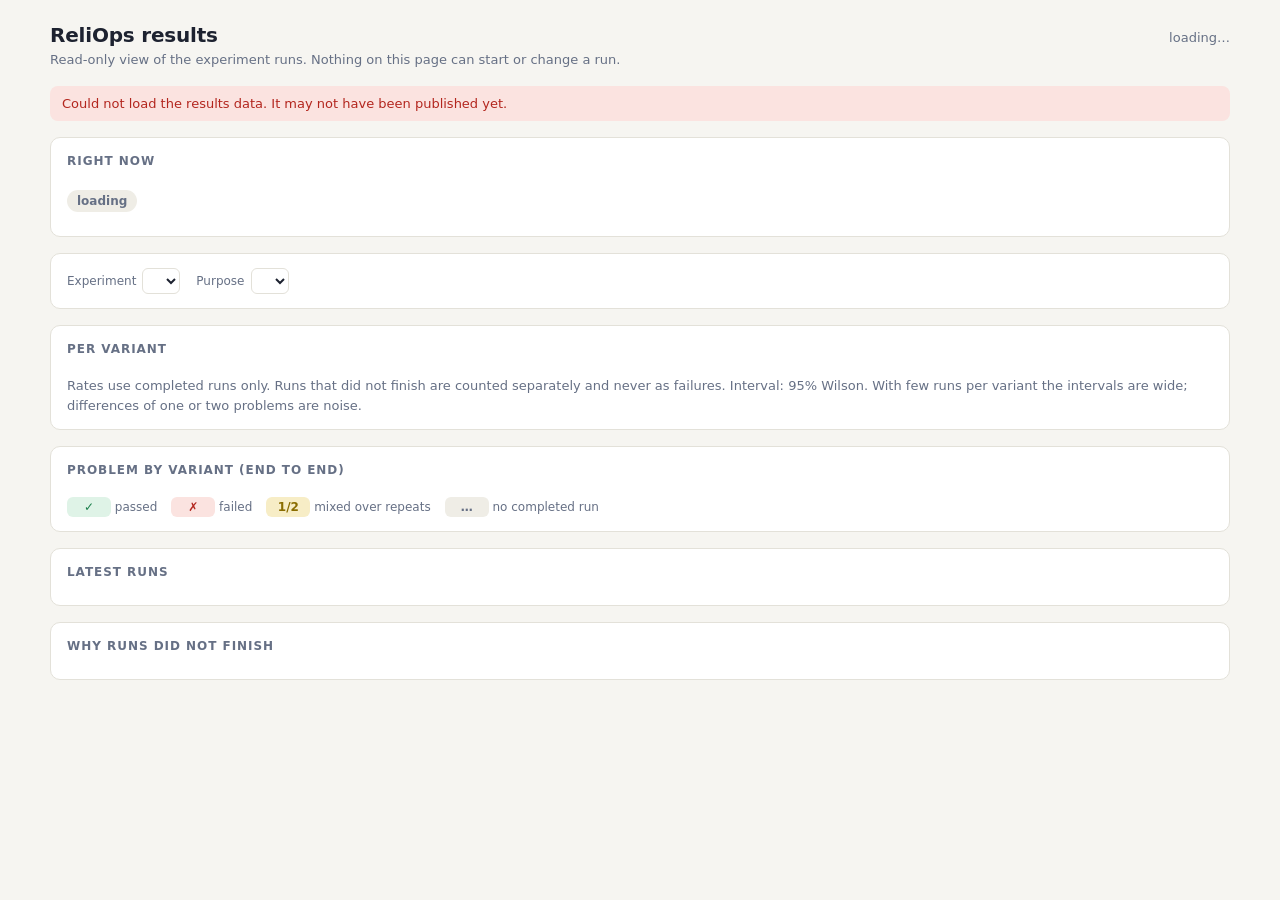
==== site/index.html @ f5be07bb "Shared read-only results page: sanitized snapshot, live queue state, optional publish to a gh-pages " ====
<!doctype html>
<html lang="en">
<head>
<meta charset="utf-8">
<meta name="viewport" content="width=device-width, initial-scale=1">
<title>ReliOps results</title>
<style>
:root{
  --bg:#f6f5f1; --panel:#ffffff; --fg:#1d2230; --muted:#667085; --line:#e3e1d9; --soft:#efede6;
  --accent:#0f6f66; --pass:#1a7f4b; --pass-bg:#dff3e7; --fail:#b3261e; --fail-bg:#fbe3e0; --inc:#8a6d00; --inc-bg:#f7edc6;
  --live:#0f6f66; --warn:#b3261e;
}
@media (prefers-color-scheme: dark){ :root:not([data-theme="light"]){
  --bg:#14171d; --panel:#1b1f27; --fg:#e8eaf0; --muted:#98a1b3; --line:#2b313c; --soft:#222732;
  --accent:#4cc3b5; --pass:#6fd39b; --pass-bg:#173a29; --fail:#ff8d84; --fail-bg:#43201d; --inc:#e6c65c; --inc-bg:#3b3315;
  --live:#4cc3b5; --warn:#ff8d84; color-scheme:dark; } }
:root[data-theme="dark"]{
  --bg:#14171d; --panel:#1b1f27; --fg:#e8eaf0; --muted:#98a1b3; --line:#2b313c; --soft:#222732;
  --accent:#4cc3b5; --pass:#6fd39b; --pass-bg:#173a29; --fail:#ff8d84; --fail-bg:#43201d; --inc:#e6c65c; --inc-bg:#3b3315;
  --live:#4cc3b5; --warn:#ff8d84; color-scheme:dark; }
*{box-sizing:border-box}
body{margin:0;background:var(--bg);color:var(--fg);font:14px/1.5 system-ui,-apple-system,"Segoe UI",Roboto,sans-serif;
  padding-block:20px 48px;padding-left:max(16px,env(safe-area-inset-left,0px));padding-right:max(16px,env(safe-area-inset-right,0px))}
main{max-width:1180px;margin:0 auto;display:grid;gap:16px}
h1{font-size:20px;margin:0;letter-spacing:-.01em}
h2{font-size:12px;margin:0 0 10px;text-transform:uppercase;letter-spacing:.08em;color:var(--muted);font-weight:600}
.top{display:flex;flex-wrap:wrap;gap:8px 16px;align-items:baseline;justify-content:space-between}
.sub{color:var(--muted);font-size:13px}
.card{background:var(--panel);border:1px solid var(--line);border-radius:10px;padding:14px 16px;min-width:0}
.pill{display:inline-flex;align-items:center;gap:6px;border-radius:999px;padding:2px 10px;font-size:12px;font-weight:600;background:var(--soft);color:var(--muted)}
.pill.running{background:var(--pass-bg);color:var(--live)}
.pill.paused,.pill.halted,.pill.interrupted{background:var(--inc-bg);color:var(--inc)}
.pill.running::before{content:"";width:7px;height:7px;border-radius:50%;background:var(--live);animation:pulse 1.6s ease-in-out infinite}
@keyframes pulse{50%{opacity:.25}}
@media (prefers-reduced-motion: reduce){.pill.running::before{animation:none}}
.live{display:grid;gap:10px}
.facts{display:flex;flex-wrap:wrap;gap:6px 24px}
.fact{min-width:0}
.fact b{display:block;font-size:11px;text-transform:uppercase;letter-spacing:.07em;color:var(--muted);font-weight:600}
.fact span{overflow-wrap:anywhere}
.bar{height:8px;border-radius:99px;background:var(--soft);overflow:hidden}
.bar i{display:block;height:100%;background:var(--accent);width:0;transition:width .4s}
.filters{display:flex;flex-wrap:wrap;gap:8px 16px;align-items:center}
label{font-size:12px;color:var(--muted);display:flex;gap:6px;align-items:center}
select{font:inherit;color:var(--fg);background:var(--panel);border:1px solid var(--line);border-radius:6px;padding:4px 8px;max-width:100%}
.scroll{overflow-x:auto}
table{border-collapse:collapse;width:100%;font-variant-numeric:tabular-nums}
th,td{padding:6px 10px;text-align:left;border-bottom:1px solid var(--line);white-space:nowrap}
th{font-size:11px;text-transform:uppercase;letter-spacing:.06em;color:var(--muted);font-weight:600}
td.num,th.num{text-align:right}
.ci{color:var(--muted);font-size:12px}
.cell{display:inline-block;min-width:44px;text-align:center;border-radius:6px;padding:1px 6px;font-weight:600;font-size:12px}
.cell.pass{background:var(--pass-bg);color:var(--pass)}
.cell.fail{background:var(--fail-bg);color:var(--fail)}
.cell.mix{background:var(--inc-bg);color:var(--inc)}
.cell.inc{background:var(--soft);color:var(--muted)}
.cell.none{color:var(--muted)}
.grid th.v{text-transform:none;letter-spacing:0;font-size:12px;writing-mode:vertical-rl;transform:rotate(180deg);white-space:nowrap;padding:8px 4px;text-align:left}
.grid td.p{max-width:260px;overflow:hidden;text-overflow:ellipsis}
.legend{display:flex;flex-wrap:wrap;gap:6px 14px;color:var(--muted);font-size:12px;margin-top:8px}
.notice{background:var(--inc-bg);color:var(--inc);border-radius:8px;padding:8px 12px;font-size:13px}
.notice.err{background:var(--fail-bg);color:var(--fail)}
.empty{color:var(--muted);padding:8px 0}
footer{color:var(--muted);font-size:12px}
.reasons{display:grid;gap:4px;margin:0;padding:0;list-style:none}
.reasons li{display:flex;gap:10px}
.reasons b{min-width:28px;text-align:right}
</style>
</head>
<body>
<main>
  <div class="top">
    <div>
      <h1>ReliOps results</h1>
      <div class="sub">Read-only view of the experiment runs. Nothing on this page can start or change a run.</div>
    </div>
    <div class="sub" id="fresh">loading…</div>
  </div>

  <div id="notice" hidden></div>

  <section class="card live" aria-live="polite">
    <h2>Right now</h2>
    <div><span class="pill" id="status">idle</span></div>
    <div class="facts" id="facts"></div>
    <div id="progress" hidden>
      <div class="bar" role="progressbar" aria-valuemin="0" aria-valuemax="100" id="barwrap"><i id="bar"></i></div>
      <div class="sub" id="progtext"></div>
    </div>
  </section>

  <section class="card">
    <div class="filters">
      <label>Experiment <select id="f-exp"></select></label>
      <label>Purpose <select id="f-purpose"></select></label>
    </div>
  </section>

  <section class="card">
    <h2>Per variant</h2>
    <div class="scroll"><table id="summary"></table></div>
    <div class="sub" style="margin-top:8px">Rates use completed runs only. Runs that did not finish are counted separately and never as failures.
      Interval: 95% Wilson. With few runs per variant the intervals are wide; differences of one or two problems are noise.</div>
  </section>

  <section class="card">
    <h2>Problem by variant (end to end)</h2>
    <div class="scroll"><table id="grid" class="grid"></table></div>
    <div class="legend">
      <span><span class="cell pass">✓</span> passed</span>
      <span><span class="cell fail">✗</span> failed</span>
      <span><span class="cell mix">1/2</span> mixed over repeats</span>
      <span><span class="cell inc">…</span> no completed run</span>
    </div>
  </section>

  <section class="card">
    <h2>Latest runs</h2>
    <div class="scroll"><table id="recent"></table></div>
  </section>

  <section class="card">
    <h2>Why runs did not finish</h2>
    <ul class="reasons" id="reasons"></ul>
  </section>

  <footer id="foot"></footer>
</main>

<script>
(function(){
  "use strict";
  var snap = null, live = null, liveAt = 0;
  var $ = function(id){ return document.getElementById(id); };

  function el(tag, attrs, kids){
    var e = document.createElement(tag);
    if (attrs) Object.keys(attrs).forEach(function(k){
      if (k === "text") e.textContent = attrs[k]; else if (k === "cls") e.className = attrs[k]; else e.setAttribute(k, attrs[k]);
    });
    (kids || []).forEach(function(c){ e.appendChild(typeof c === "string" ? document.createTextNode(c) : c); });
    return e;
  }
  function clear(n){ while (n.firstChild) n.removeChild(n.firstChild); }
  function fmtDur(s){
    if (s == null || !isFinite(s)) return "–";
    s = Math.max(0, Math.round(s));
    var h = Math.floor(s/3600), m = Math.floor(s%3600/60), x = s%60;
    return h ? h+"h "+String(m).padStart(2,"0")+"m" : m ? m+"m "+String(x).padStart(2,"0")+"s" : x+"s";
  }
  function ago(iso){ var t = typeof iso === "number" ? iso*1000 : Date.parse(iso); return isFinite(t) ? fmtDur((Date.now()-t)/1000)+" ago" : "unknown"; }
  function pct(x){ return x == null ? "–" : Math.round(x*100)+"%"; }
  function wilson(k, n){
    if (!n) return null;
    var z = 1.96, p = k/n, d = 1 + z*z/n, c = p + z*z/(2*n), a = z*Math.sqrt(p*(1-p)/n + z*z/(4*n*n));
    return [Math.max(0,(c-a)/d), Math.min(1,(c+a)/d)];
  }
  function median(a){ a = a.filter(function(x){ return typeof x === "number" && isFinite(x); }).sort(function(x,y){ return x-y; });
    if (!a.length) return null; var m = a.length >> 1; return a.length % 2 ? a[m] : (a[m-1]+a[m])/2; }
  function mean(a){ a = a.filter(function(x){ return typeof x === "number" && isFinite(x) && x > 0; }); return a.length ? a.reduce(function(s,x){ return s+x; },0)/a.length : null; }
  function done(r){ return typeof r.e2e_pass === "boolean"; }

  // ---- data ------------------------------------------------------------------------------
  function get(path){
    return fetch(path + "?t=" + Date.now(), {cache:"no-store"}).then(function(r){ if (!r.ok) throw new Error(path+" "+r.status); return r.json(); });
  }
  function loadLive(){
    return get("data/live.json").then(function(d){ live = d; liveAt = Date.now(); renderLive(); }).catch(function(){ renderLive(true); });
  }
  function loadSnap(){
    return get("data/snapshot.json").then(function(d){ snap = d; buildFilters(); renderAll(); }).catch(function(e){
      var n = $("notice"); n.hidden = false; n.className = "notice err"; n.textContent = "Could not load the results data. It may not have been published yet.";
    });
  }

  // ---- live ------------------------------------------------------------------------------
  function renderLive(failed){
    var st = $("status"), facts = $("facts");
    clear(facts);
    if (!live){ st.className = "pill"; st.textContent = failed ? "no live data" : "loading"; return; }
    var status = live.status || "idle";
    var stale = status === "running" && live.generated_at && (Date.now()/1000 - live.generated_at) > 25*60;
    st.className = "pill " + status;
    st.textContent = stale ? "running (last update " + ago(live.generated_at) + ")" : status;
    function fact(k, v){ if (v == null || v === "") return; facts.appendChild(el("div", {cls:"fact"}, [el("b",{text:k}), el("span",{text:String(v)})])); }
    fact("Experiment", live.experiment);
    fact("Queue", live.queue);
    if (live.step) fact("Step", live.step + " of " + live.steps + (live.step_name ? " · " + live.step_name : ""));
    if (status === "running" && live.problem){
      fact("Problem", live.problem + (live.repeat_n > 1 ? " (repeat " + live.repeat + "/" + live.repeat_n + ")" : ""));
      if (live.run_started_at) fact("This run", fmtDur(Date.now()/1000 - live.run_started_at) + " elapsed");
    }
    if (live.reason && status !== "running") fact("Why it stopped", live.reason);
    var prog = $("progress");
    var recorded = live.recorded_this_start || 0, left = live.runs_left;
    if (status === "running" && left != null && recorded + left > 0){
      var total = recorded + left, share = Math.round(recorded/total*100);
      prog.hidden = false; $("bar").style.width = share + "%"; $("barwrap").setAttribute("aria-valuenow", share);
      $("progtext").textContent = recorded + " finished since this start, " + left + " to go" + (live.eta_s ? " · about " + fmtDur(live.eta_s) + " left at the current pace" : "");
    } else if (left != null && status !== "running"){
      prog.hidden = false; $("bar").style.width = "0"; $("progtext").textContent = left + " runs left in this experiment.";
    } else prog.hidden = true;
    $("fresh").textContent = "live data " + ago(live.generated_at) + (snap ? " · results " + ago(snap.generated_at) : "");
  }

  // ---- filters ---------------------------------------------------------------------------
  function uniq(a){ return a.filter(function(x,i){ return x && a.indexOf(x) === i; }); }
  function fill(sel, values, firstLabel, keep){
    var cur = keep || sel.value; clear(sel);
    sel.appendChild(el("option", {value:"", text:firstLabel}));
    values.forEach(function(v){ sel.appendChild(el("option", {value:v, text:v})); });
    sel.value = values.indexOf(cur) >= 0 ? cur : "";
  }
  function buildFilters(){
    var runs = snap.runs;
    var byNew = runs.slice().sort(function(a,b){ return String(b.timestamp_utc).localeCompare(String(a.timestamp_utc)); });
    fill($("f-exp"), uniq(byNew.map(function(r){ return r.experiment; })), "All experiments");
    fill($("f-purpose"), uniq(runs.map(function(r){ return r.purpose; })), "All purposes");
  }
  function selected(){
    var e = $("f-exp").value, p = $("f-purpose").value;
    return snap.runs.filter(function(r){ return (!e || r.experiment === e) && (!p || r.purpose === p); });
  }

  // ---- tables ----------------------------------------------------------------------------
  function variantOrder(runs){
    var first = {};
    runs.slice().sort(function(a,b){ return String(a.timestamp_utc).localeCompare(String(b.timestamp_utc)); })
      .forEach(function(r){ var k = r.config_label || r.agent_id || "(none)"; if (!(k in first)) first[k] = r.timestamp_utc; });
    return Object.keys(first).sort(function(a,b){ return String(first[a]).localeCompare(String(first[b])); });
  }
  function vkey(r){ return r.config_label || r.agent_id || "(none)"; }

  function rate(rs, field){
    var c = rs.filter(function(r){ return typeof r[field] === "boolean"; }), k = c.filter(function(r){ return r[field]; }).length;
    return {k:k, n:c.length};
  }
  function rateCell(rt){
    var td = el("td", {cls:"num"});
    if (!rt.n){ td.textContent = "–"; return td; }
    var w = wilson(rt.k, rt.n);
    td.appendChild(document.createTextNode(rt.k + "/" + rt.n + " · " + pct(rt.k/rt.n) + " "));
    td.appendChild(el("span", {cls:"ci", text:"(" + pct(w[0]) + "–" + pct(w[1]) + ")"}));
    return td;
  }
  function renderSummary(runs){
    var t = $("summary"); clear(t);
    if (!runs.length){ t.appendChild(el("tr",{},[el("td",{cls:"empty",text:"No runs match."})])); return; }
    var head = el("tr"); ["Variant","Switches","Runs","Unfinished","End to end","Mitigation","Diagnosis","Median calls","Median seconds","Mean tokens"].forEach(function(h, i){
      head.appendChild(el("th", {cls: i >= 2 ? "num" : "", text:h})); });
    t.appendChild(el("thead",{},[head]));
    var body = el("tbody");
    variantOrder(runs).forEach(function(v){
      var rs = runs.filter(function(r){ return vkey(r) === v; });
      var sw = rs[0].agent_switches || "";
      var tr = el("tr");
      tr.appendChild(el("td", {text:v}));
      tr.appendChild(el("td", {cls:"ci", title:sw, text: sw.length > 38 ? sw.slice(0,36) + "…" : (sw || "–")}));
      tr.appendChild(el("td", {cls:"num", text:String(rs.length)}));
      tr.appendChild(el("td", {cls:"num", text:String(rs.filter(function(r){ return !done(r); }).length)}));
      tr.appendChild(rateCell(rate(rs,"e2e_pass"))); tr.appendChild(rateCell(rate(rs,"mitigation_pass"))); tr.appendChild(rateCell(rate(rs,"diagnosis_pass")));
      var calls = median(rs.map(function(r){ return r.num_llm_calls; })), secs = median(rs.map(function(r){ return (r.ttd_s||0)+(r.ttm_s||0) || null; })), tok = mean(rs.map(function(r){ return r.total_tokens; }));
      tr.appendChild(el("td", {cls:"num", text: calls == null ? "–" : String(Math.round(calls))}));
      tr.appendChild(el("td", {cls:"num", text: secs == null ? "–" : String(Math.round(secs))}));
      tr.appendChild(el("td", {cls:"num", text: tok == null ? "–" : Math.round(tok/1000) + "k"}));
      body.appendChild(tr);
    });
    t.appendChild(body);
  }

  function cellFor(rs){
    var c = rs.filter(done), k = c.filter(function(r){ return r.e2e_pass; }).length;
    var span = el("span", {cls:"cell"});
    if (!rs.length){ span.className = "cell none"; span.textContent = "·"; return span; }
    if (!c.length){ span.className = "cell inc"; span.textContent = "…"; span.title = rs.length + " run(s), none finished"; return span; }
    if (k === c.length){ span.className = "cell pass"; span.textContent = c.length > 1 ? k + "/" + c.length : "✓"; }
    else if (k === 0){ span.className = "cell fail"; span.textContent = c.length > 1 ? "0/" + c.length : "✗"; }
    else { span.className = "cell mix"; span.textContent = k + "/" + c.length; }
    span.title = k + " of " + c.length + " completed runs passed" + (rs.length > c.length ? "; " + (rs.length - c.length) + " unfinished" : "");
    return span;
  }
  function renderGrid(runs){
    var t = $("grid"); clear(t);
    if (!runs.length){ t.appendChild(el("tr",{},[el("td",{cls:"empty",text:"No runs match."})])); return; }
    var vs = variantOrder(runs), ps = uniq(runs.map(function(r){ return r.problem_id; })).sort();
    var head = el("tr"); head.appendChild(el("th",{text:"Problem"}));
    vs.forEach(function(v){ head.appendChild(el("th",{cls:"v", text:v})); });
    t.appendChild(el("thead",{},[head]));
    var body = el("tbody");
    ps.forEach(function(p){
      var tr = el("tr"); tr.appendChild(el("td",{cls:"p", title:p, text:p}));
      vs.forEach(function(v){
        var rs = runs.filter(function(r){ return r.problem_id === p && vkey(r) === v; });
        var td = el("td"); td.appendChild(cellFor(rs)); tr.appendChild(td);
      });
      body.appendChild(tr);
    });
    t.appendChild(body);
  }

  function outcomeCell(r){
    if (!done(r)) return el("span",{cls:"cell inc", text:"unfinished"});
    return el("span",{cls:"cell " + (r.e2e_pass ? "pass" : "fail"), text: r.e2e_pass ? "pass" : "fail"});
  }
  function renderRecent(runs){
    var t = $("recent"); clear(t);
    var rows = runs.slice().sort(function(a,b){ return String(b.timestamp_utc).localeCompare(String(a.timestamp_utc)); }).slice(0, 30);
    if (!rows.length){ t.appendChild(el("tr",{},[el("td",{cls:"empty",text:"No runs match."})])); return; }
    var head = el("tr"); ["When","Variant","Problem","Outcome","Diagnosis","Mitigation","Calls","Run by"].forEach(function(h){ head.appendChild(el("th",{text:h})); });
    t.appendChild(el("thead",{},[head]));
    var body = el("tbody");
    function yn(v){ return typeof v === "boolean" ? (v ? "yes" : "no") : "–"; }
    rows.forEach(function(r){
      var tr = el("tr");
      tr.appendChild(el("td",{text: ago(r.timestamp_utc)}));
      tr.appendChild(el("td",{text: vkey(r)}));
      tr.appendChild(el("td",{title:r.problem_id, text:r.problem_id}));
      var o = el("td"); o.appendChild(outcomeCell(r)); tr.appendChild(o);
      tr.appendChild(el("td",{text:yn(r.diagnosis_pass)})); tr.appendChild(el("td",{text:yn(r.mitigation_pass)}));
      tr.appendChild(el("td",{text: r.num_llm_calls == null ? "–" : String(r.num_llm_calls)}));
      tr.appendChild(el("td",{text:r.run_by || "–"}));
      body.appendChild(tr);
    });
    t.appendChild(body);
  }
  function renderReasons(runs){
    var ul = $("reasons"); clear(ul);
    var c = {};
    runs.filter(function(r){ return !done(r); }).forEach(function(r){
      var k = (r.incomplete_reason || "no reason recorded").replace(/\s+/g," ").slice(0,160); c[k] = (c[k]||0) + 1; });
    var keys = Object.keys(c).sort(function(a,b){ return c[b]-c[a]; });
    if (!keys.length){ ul.appendChild(el("li",{cls:"empty",text:"Every run in view finished."})); return; }
    keys.slice(0,12).forEach(function(k){ ul.appendChild(el("li",{},[el("b",{text:String(c[k])}), el("span",{text:k})])); });
  }

  function renderAll(){
    if (!snap) return;
    var runs = selected();
    renderSummary(runs); renderGrid(runs); renderRecent(runs); renderReasons(runs);
    var n = $("notice");
    if (snap.hidden_final_runs){ n.hidden = false; n.className = "notice"; n.textContent = snap.hidden_final_runs + " run(s) on the frozen evaluation set are not shown here on purpose."; }
    else n.hidden = true;
    $("foot").textContent = "Source: " + snap.source + " · " + snap.n_runs + " runs published. Not published: diagnosis text, judge reasoning, logs, keys, file paths.";
    $("fresh").textContent = (live ? "live data " + ago(live.generated_at) + " · " : "") + "results " + ago(snap.generated_at);
  }

  $("f-exp").addEventListener("change", renderAll);
  $("f-purpose").addEventListener("change", renderAll);
  setInterval(function(){ renderLive(); }, 1000);
  setInterval(loadLive, 20000);
  setInterval(loadSnap, 60000);
  loadLive(); loadSnap();
})();
</script>
</body>
</html>
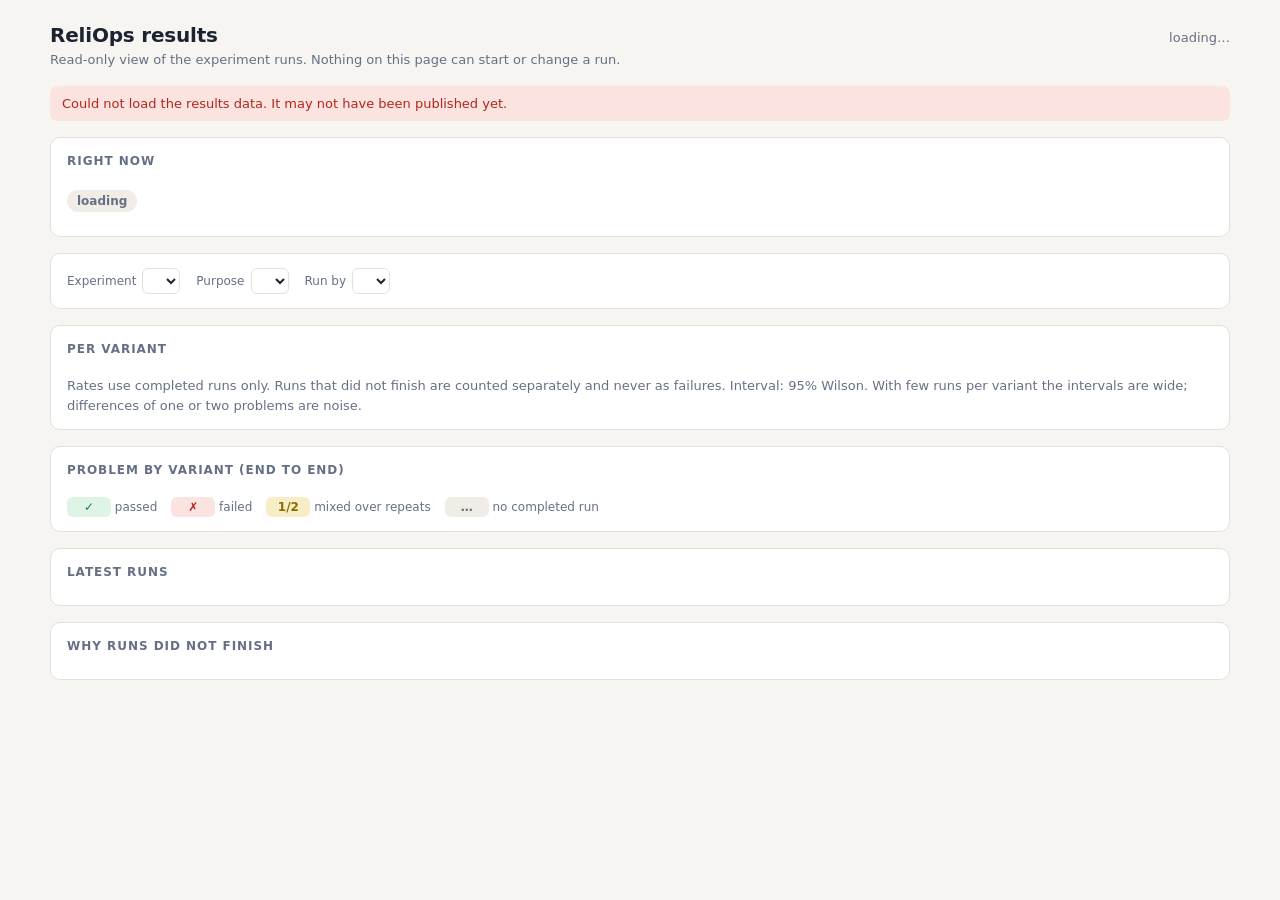
==== commit 93868515: "Results page: says when team data is a saved copy (and why), counts runs per person, Run-by filter" ====
--- a/site/index.html
+++ b/site/index.html
@@ -93,6 +93,7 @@
     <div class="filters">
       <label>Experiment <select id="f-exp"></select></label>
       <label>Purpose <select id="f-purpose"></select></label>
+      <label>Run by <select id="f-by"></select></label>
     </div>
   </section>
 
@@ -127,6 +128,7 @@
   <footer id="foot"></footer>
 </main>
 
+<script src="config.js"></script>
 <script>
 (function(){
   "use strict";
@@ -161,14 +163,17 @@
   function done(r){ return typeof r.e2e_pass === "boolean"; }
 
   // ---- data ------------------------------------------------------------------------------
-  function get(path){
-    return fetch(path + "?t=" + Date.now(), {cache:"no-store"}).then(function(r){ if (!r.ok) throw new Error(path+" "+r.status); return r.json(); });
+  // Where the two data files live: next to the page by default (the local /share/ preview and GitHub Pages), or at the
+  // address in config.js (a page hosted somewhere that is not redeployed for every update, such as Vercel).
+  var BASE = (typeof window.RELIOPS_DATA_BASE === "string" && window.RELIOPS_DATA_BASE) || "data/";
+  function get(name){
+    return fetch(BASE + name + "?t=" + Date.now(), {cache:"no-store"}).then(function(r){ if (!r.ok) throw new Error(name+" "+r.status); return r.json(); });
   }
   function loadLive(){
-    return get("data/live.json").then(function(d){ live = d; liveAt = Date.now(); renderLive(); }).catch(function(){ renderLive(true); });
+    return get("live.json").then(function(d){ live = d; liveAt = Date.now(); renderLive(); }).catch(function(){ renderLive(true); });
   }
   function loadSnap(){
-    return get("data/snapshot.json").then(function(d){ snap = d; buildFilters(); renderAll(); }).catch(function(e){
+    return get("snapshot.json").then(function(d){ snap = d; buildFilters(); renderAll(); }).catch(function(e){
       var n = $("notice"); n.hidden = false; n.className = "notice err"; n.textContent = "Could not load the results data. It may not have been published yet.";
     });
   }
@@ -216,10 +221,11 @@
     var byNew = runs.slice().sort(function(a,b){ return String(b.timestamp_utc).localeCompare(String(a.timestamp_utc)); });
     fill($("f-exp"), uniq(byNew.map(function(r){ return r.experiment; })), "All experiments");
     fill($("f-purpose"), uniq(runs.map(function(r){ return r.purpose; })), "All purposes");
+    fill($("f-by"), uniq(runs.map(function(r){ return r.run_by; })), "Everyone");
   }
   function selected(){
-    var e = $("f-exp").value, p = $("f-purpose").value;
-    return snap.runs.filter(function(r){ return (!e || r.experiment === e) && (!p || r.purpose === p); });
+    var e = $("f-exp").value, p = $("f-purpose").value, b = $("f-by").value;
+    return snap.runs.filter(function(r){ return (!e || r.experiment === e) && (!p || r.purpose === p) && (!b || r.run_by === b); });
   }
 
   // ---- tables ----------------------------------------------------------------------------
@@ -337,15 +343,22 @@
     if (!snap) return;
     var runs = selected();
     renderSummary(runs); renderGrid(runs); renderRecent(runs); renderReasons(runs);
-    var n = $("notice");
-    if (snap.hidden_final_runs){ n.hidden = false; n.className = "notice"; n.textContent = snap.hidden_final_runs + " run(s) on the frozen evaluation set are not shown here on purpose."; }
-    else n.hidden = true;
+    var n = $("notice"), msgs = [], bad = false;
+    if (snap.hidden_final_runs) msgs.push(snap.hidden_final_runs + " run(s) on the frozen evaluation set are not shown here on purpose.");
+    var sy = snap.sync;
+    if (sy && !sy.connected){ bad = true; msgs.push("The Lab that publishes this page is not connected to the shared database, so only its own runs are shown, not the whole team's."); }
+    else if (sy && !sy.live){ bad = true; msgs.push("Teammates' runs come from a saved copy" + (sy.synced_at ? " from " + ago(sy.synced_at) : "") + ", not live" + (sy.error ? ": " + sy.error : "") + "."); }
+    var people = {}; snap.runs.forEach(function(r){ var k = r.run_by || "unknown"; people[k] = (people[k]||0) + 1; });
+    var names = Object.keys(people).sort(function(a,b){ return people[b]-people[a]; }).map(function(k){ return k + " " + people[k]; }).join(" · ");
+    if (names) msgs.push("Runs by person: " + names + ".");
+    n.hidden = !msgs.length; n.className = "notice" + (bad ? " err" : ""); n.textContent = msgs.join(" ");
     $("foot").textContent = "Source: " + snap.source + " · " + snap.n_runs + " runs published. Not published: diagnosis text, judge reasoning, logs, keys, file paths.";
     $("fresh").textContent = (live ? "live data " + ago(live.generated_at) + " · " : "") + "results " + ago(snap.generated_at);
   }
 
   $("f-exp").addEventListener("change", renderAll);
   $("f-purpose").addEventListener("change", renderAll);
+  $("f-by").addEventListener("change", renderAll);
   setInterval(function(){ renderLive(); }, 1000);
   setInterval(loadLive, 20000);
   setInterval(loadSnap, 60000);
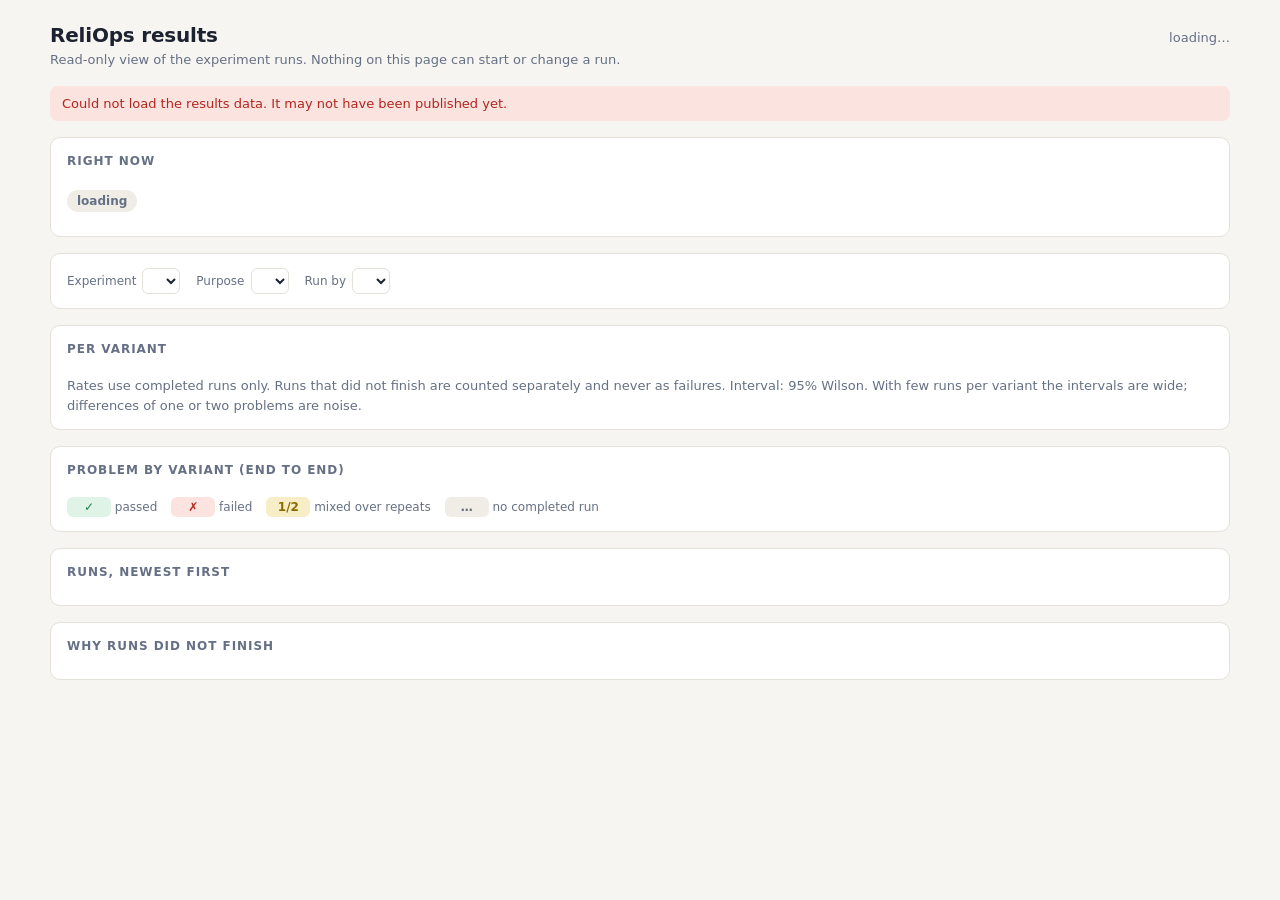
==== commit db27e9dc: "Results page: page through all runs (25/50/100/250 per page, newest first) instead of showing only t" ====
--- a/site/index.html
+++ b/site/index.html
@@ -44,6 +44,11 @@
 label{font-size:12px;color:var(--muted);display:flex;gap:6px;align-items:center}
 select{font:inherit;color:var(--fg);background:var(--panel);border:1px solid var(--line);border-radius:6px;padding:4px 8px;max-width:100%}
 .scroll{overflow-x:auto}
+.cardhead{display:flex;flex-wrap:wrap;gap:6px 16px;align-items:center;justify-content:space-between;margin-bottom:10px}
+.cardhead h2{margin:0}
+.pager{display:flex;flex-wrap:wrap;gap:6px 10px;align-items:center;color:var(--muted);font-size:12px}
+.pager button{font:inherit;color:var(--fg);background:var(--panel);border:1px solid var(--line);border-radius:6px;padding:3px 10px;cursor:pointer}
+.pager button:disabled{opacity:.4;cursor:default}
 table{border-collapse:collapse;width:100%;font-variant-numeric:tabular-nums}
 th,td{padding:6px 10px;text-align:left;border-bottom:1px solid var(--line);white-space:nowrap}
 th{font-size:11px;text-transform:uppercase;letter-spacing:.06em;color:var(--muted);font-weight:600}
@@ -116,7 +121,7 @@
   </section>
 
   <section class="card">
-    <h2>Latest runs</h2>
+    <div class="cardhead"><h2>Runs, newest first</h2><div class="pager" id="pager"></div></div>
     <div class="scroll"><table id="recent"></table></div>
   </section>
 
@@ -308,10 +313,23 @@
     if (!done(r)) return el("span",{cls:"cell inc", text:"unfinished"});
     return el("span",{cls:"cell " + (r.e2e_pass ? "pass" : "fail"), text: r.e2e_pass ? "pass" : "fail"});
   }
+  var recentPage = 0, recentSize = 25;      // the page keeps its place when new data arrives; a filter change goes back to the newest
   function renderRecent(runs){
-    var t = $("recent"); clear(t);
-    var rows = runs.slice().sort(function(a,b){ return String(b.timestamp_utc).localeCompare(String(a.timestamp_utc)); }).slice(0, 30);
-    if (!rows.length){ t.appendChild(el("tr",{},[el("td",{cls:"empty",text:"No runs match."})])); return; }
+    var t = $("recent"), pg = $("pager"); clear(t); clear(pg);
+    var all = runs.slice().sort(function(a,b){ return String(b.timestamp_utc).localeCompare(String(a.timestamp_utc)); });
+    if (!all.length){ t.appendChild(el("tr",{},[el("td",{cls:"empty",text:"No runs match."})])); return; }
+    var pages = Math.max(1, Math.ceil(all.length / recentSize));
+    if (recentPage > pages - 1) recentPage = pages - 1;
+    var from = recentPage * recentSize, rows = all.slice(from, from + recentSize);
+    var newer = el("button",{type:"button", text:"‹ Newer"}), older = el("button",{type:"button", text:"Older ›"});
+    newer.disabled = recentPage === 0; older.disabled = recentPage >= pages - 1;
+    newer.addEventListener("click", function(){ recentPage = Math.max(0, recentPage - 1); renderRecent(selected()); });
+    older.addEventListener("click", function(){ recentPage = Math.min(pages - 1, recentPage + 1); renderRecent(selected()); });
+    var size = el("select",{"aria-label":"Rows per page"});
+    [25, 50, 100, 250].forEach(function(n){ var o = el("option",{value:String(n), text:n + " per page"}); if (n === recentSize) o.selected = true; size.appendChild(o); });
+    size.addEventListener("change", function(){ recentSize = parseInt(size.value, 10) || 25; recentPage = 0; renderRecent(selected()); });
+    pg.appendChild(el("span",{text:"Showing " + (from + 1) + "–" + (from + rows.length) + " of " + all.length}));
+    pg.appendChild(newer); pg.appendChild(older); pg.appendChild(size);
     var head = el("tr"); ["When","Variant","Problem","Outcome","Diagnosis","Mitigation","Calls","Run by"].forEach(function(h){ head.appendChild(el("th",{text:h})); });
     t.appendChild(el("thead",{},[head]));
     var body = el("tbody");
@@ -356,9 +374,10 @@
     $("fresh").textContent = (live ? "live data " + ago(live.generated_at) + " · " : "") + "results " + ago(snap.generated_at);
   }
 
-  $("f-exp").addEventListener("change", renderAll);
-  $("f-purpose").addEventListener("change", renderAll);
-  $("f-by").addEventListener("change", renderAll);
+  function filterChanged(){ recentPage = 0; renderAll(); }
+  $("f-exp").addEventListener("change", filterChanged);
+  $("f-purpose").addEventListener("change", filterChanged);
+  $("f-by").addEventListener("change", filterChanged);
   setInterval(function(){ renderLive(); }, 1000);
   setInterval(loadLive, 20000);
   setInterval(loadSnap, 60000);
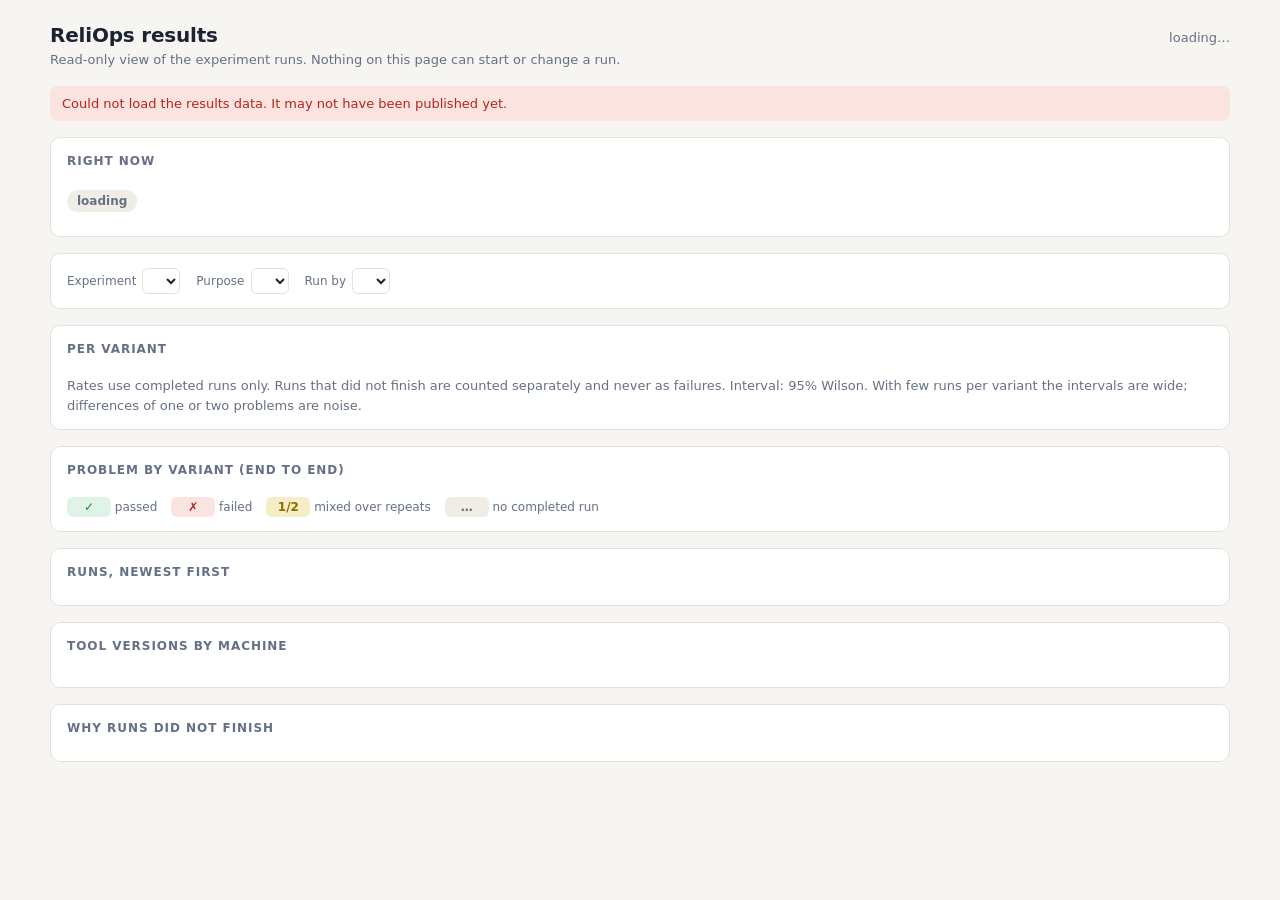
==== commit 7f07fb0e: "Results page: solved x of y per problem over all runs, tool versions by machine panel" ====
--- a/site/index.html
+++ b/site/index.html
@@ -126,6 +126,12 @@
   </section>
 
   <section class="card">
+    <h2>Tool versions by machine</h2>
+    <div class="scroll"><table id="tools"></table></div>
+    <div class="sub" style="margin-top:8px" id="toolsnote"></div>
+  </section>
+
+  <section class="card">
     <h2>Why runs did not finish</h2>
     <ul class="reasons" id="reasons"></ul>
   </section>
@@ -174,11 +180,26 @@
   function get(name){
     return fetch(BASE + name + "?t=" + Date.now(), {cache:"no-store"}).then(function(r){ if (!r.ok) throw new Error(name+" "+r.status); return r.json(); });
   }
+  // Requests: the small live file every 20 s while the tab is visible; the big results file only when the live file shows that the
+  // Lab published something new (both are written together), plus a 5-minute safety refresh. Paging and filters never fetch.
+  var snapFetchedAt = 0, snapRetries = 0;
   function loadLive(){
-    return get("live.json").then(function(d){ live = d; liveAt = Date.now(); renderLive(); }).catch(function(){ renderLive(true); });
+    return get("live.json").then(function(d){
+      var changed = !!live && d.generated_at !== live.generated_at;
+      live = d; liveAt = Date.now(); renderLive();
+      if (changed) snapRetries = 0;
+      var age = Date.now() - snapFetchedAt;
+      if (snap ? (changed || age > 300000) : age > 60000) loadSnap();
+    }).catch(function(){ renderLive(true); });
   }
   function loadSnap(){
-    return get("snapshot.json").then(function(d){ snap = d; buildFilters(); renderAll(); }).catch(function(e){
+    snapFetchedAt = Date.now();
+    return get("snapshot.json").then(function(d){
+      snap = d; buildFilters(); renderAll();
+      // The two files are cached separately by the host. If the results file is older than the live file, look again shortly (at most 3 times).
+      var t = Date.parse(d.generated_at);
+      if (live && live.generated_at && isFinite(t) && t/1000 < live.generated_at - 5 && snapRetries < 3){ snapRetries++; setTimeout(loadSnap, 15000); }
+    }).catch(function(e){
       var n = $("notice"); n.hidden = false; n.className = "notice err"; n.textContent = "Could not load the results data. It may not have been published yet.";
     });
   }
@@ -296,6 +317,7 @@
     var vs = variantOrder(runs), ps = uniq(runs.map(function(r){ return r.problem_id; })).sort();
     var head = el("tr"); head.appendChild(el("th",{text:"Problem"}));
     vs.forEach(function(v){ head.appendChild(el("th",{cls:"v", text:v})); });
+    head.appendChild(el("th",{cls:"num", text:"Solved (all runs)"}));
     t.appendChild(el("thead",{},[head]));
     var body = el("tbody");
     ps.forEach(function(p){
@@ -304,6 +326,8 @@
         var rs = runs.filter(function(r){ return r.problem_id === p && vkey(r) === v; });
         var td = el("td"); td.appendChild(cellFor(rs)); tr.appendChild(td);
       });
+      var all = runs.filter(function(r){ return r.problem_id === p && done(r); }), solved = all.filter(function(r){ return r.e2e_pass; }).length;
+      tr.appendChild(el("td",{cls:"num", title:"Completed runs of this problem in view, over every variant and every person", text: all.length ? solved + " of " + all.length : "–"}));
       body.appendChild(tr);
     });
     t.appendChild(body);
@@ -347,6 +371,31 @@
     });
     t.appendChild(body);
   }
+  function renderTools(runs){
+    var t = $("tools"), note = $("toolsnote"); clear(t);
+    var g = {};
+    runs.forEach(function(r){
+      var v = (r.machine_versions || "").trim() || "not recorded";
+      var o = g[v] || (g[v] = {n:0, people:{}, last:""});
+      o.n++; o.people[r.run_by || "unknown"] = 1;
+      if (String(r.timestamp_utc) > o.last) o.last = String(r.timestamp_utc);
+    });
+    var keys = Object.keys(g).sort(function(a,b){ return g[b].n - g[a].n; });
+    if (!keys.length){ t.appendChild(el("tr",{},[el("td",{cls:"empty",text:"No runs match."})])); note.textContent = ""; return; }
+    var head = el("tr"); ["Tools (kind, kubectl, k8s, docker, helm)","Runs","Run by","Last run"].forEach(function(h, i){ head.appendChild(el("th",{cls:i===1?"num":"",text:h})); });
+    t.appendChild(el("thead",{},[head]));
+    var body = el("tbody");
+    keys.forEach(function(k){
+      var tr = el("tr");
+      tr.appendChild(el("td",{text:k})); tr.appendChild(el("td",{cls:"num",text:String(g[k].n)}));
+      tr.appendChild(el("td",{text:Object.keys(g[k].people).sort().join(", ")})); tr.appendChild(el("td",{text: g[k].last ? ago(g[k].last) : "–"}));
+      body.appendChild(tr);
+    });
+    t.appendChild(body);
+    var real = keys.filter(function(k){ return k !== "not recorded"; });
+    note.textContent = real.length > 1 ? "Machines differ in their tools. Runs from different versions are still recorded, but check that a difference between machines is not a difference between versions."
+      : "Every recorded run used the same tool versions.";
+  }
   function renderReasons(runs){
     var ul = $("reasons"); clear(ul);
     var c = {};
@@ -360,7 +409,7 @@
   function renderAll(){
     if (!snap) return;
     var runs = selected();
-    renderSummary(runs); renderGrid(runs); renderRecent(runs); renderReasons(runs);
+    renderSummary(runs); renderGrid(runs); renderRecent(runs); renderTools(runs); renderReasons(runs);
     var n = $("notice"), msgs = [], bad = false;
     if (snap.hidden_final_runs) msgs.push(snap.hidden_final_runs + " run(s) on the frozen evaluation set are not shown here on purpose.");
     var sy = snap.sync;
@@ -378,10 +427,10 @@
   $("f-exp").addEventListener("change", filterChanged);
   $("f-purpose").addEventListener("change", filterChanged);
   $("f-by").addEventListener("change", filterChanged);
-  setInterval(function(){ renderLive(); }, 1000);
-  setInterval(loadLive, 20000);
-  setInterval(loadSnap, 60000);
-  loadLive(); loadSnap();
+  setInterval(function(){ if (!document.hidden) renderLive(); }, 1000);
+  setInterval(function(){ if (!document.hidden) loadLive(); }, 20000);
+  document.addEventListener("visibilitychange", function(){ if (!document.hidden) loadLive(); });   // catch up when the tab comes back
+  loadSnap(); loadLive();
 })();
 </script>
 </body>
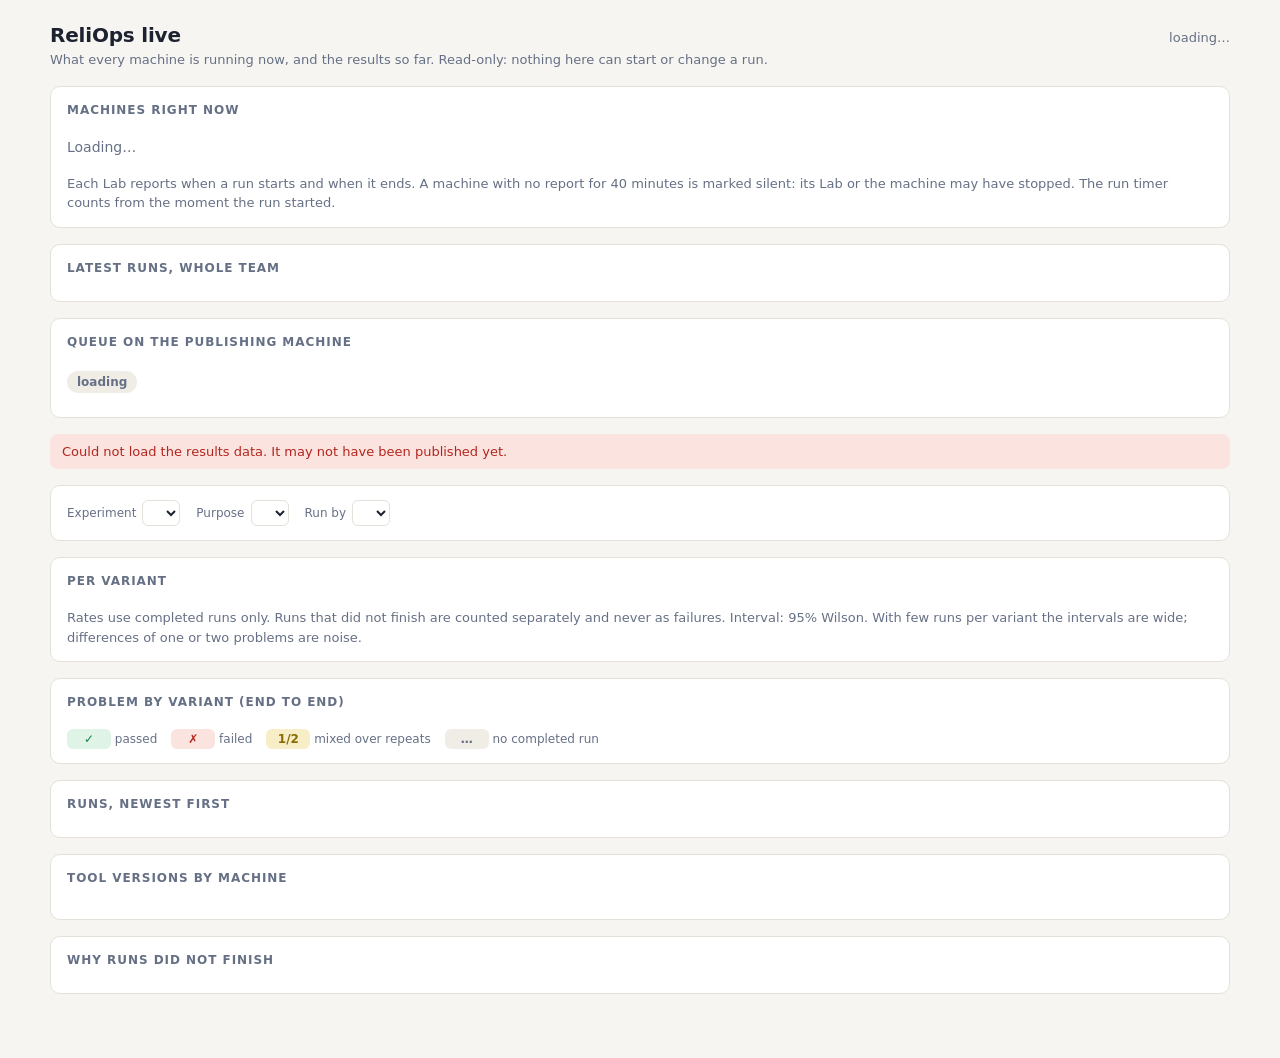
==== commit f55c1459: "Results page: follow every machine's current run, fresher live data, keep frozen-set outcomes privat" ====
--- a/site/index.html
+++ b/site/index.html
@@ -3,7 +3,7 @@
 <head>
 <meta charset="utf-8">
 <meta name="viewport" content="width=device-width, initial-scale=1">
-<title>ReliOps results</title>
+<title>ReliOps live</title>
 <style>
 :root{
   --bg:#f6f5f1; --panel:#ffffff; --fg:#1d2230; --muted:#667085; --line:#e3e1d9; --soft:#efede6;
@@ -68,6 +68,23 @@
 .empty{color:var(--muted);padding:8px 0}
 footer{color:var(--muted);font-size:12px}
 .reasons{display:grid;gap:4px;margin:0;padding:0;list-style:none}
+.team{display:grid;grid-template-columns:repeat(auto-fill,minmax(min(100%,300px),1fr));gap:12px}
+.mcard{border:1px solid var(--line);border-radius:10px;padding:12px 14px;display:grid;gap:8px;align-content:start;min-width:0;background:var(--panel)}
+.mcard.running{border-color:var(--live)}
+.mcard.silent{border-color:var(--warn)}
+.mhead{display:flex;gap:8px;align-items:flex-start;justify-content:space-between}
+.mname{font-weight:650;overflow-wrap:anywhere}
+.mmach{color:var(--muted);font-size:12px;overflow-wrap:anywhere}
+.mnow{font-size:15px;font-weight:600;overflow-wrap:anywhere}
+.mclock{font-variant-numeric:tabular-nums;font-size:22px;font-weight:650;letter-spacing:-.01em}
+.mrow{color:var(--muted);font-size:12px;overflow-wrap:anywhere}
+.mwarn{background:var(--fail-bg);color:var(--fail);border-radius:6px;padding:6px 8px;font-size:12px}
+.pill.silent,.pill.stopped{background:var(--fail-bg);color:var(--warn)}
+.pill.finished{background:var(--soft);color:var(--muted)}
+.sumline{display:flex;flex-wrap:wrap;gap:6px 14px;font-size:13px;color:var(--muted)}
+.sumline b{color:var(--fg)}
+.cell.rec{background:var(--soft);color:var(--muted)}
+.feed td.why{color:var(--muted);white-space:normal;min-width:160px;max-width:360px}
 .reasons li{display:flex;gap:10px}
 .reasons b{min-width:28px;text-align:right}
 </style>
@@ -76,16 +93,26 @@
 <main>
   <div class="top">
     <div>
-      <h1>ReliOps results</h1>
-      <div class="sub">Read-only view of the experiment runs. Nothing on this page can start or change a run.</div>
+      <h1>ReliOps live</h1>
+      <div class="sub">What every machine is running now, and the results so far. Read-only: nothing here can start or change a run.</div>
     </div>
     <div class="sub" id="fresh">loading…</div>
   </div>
 
-  <div id="notice" hidden></div>
-
-  <section class="card live" aria-live="polite">
-    <h2>Right now</h2>
+  <section class="card">
+    <div class="cardhead"><h2>Machines right now</h2><div class="sumline" id="teamsum"></div></div>
+    <div class="team" id="team" aria-live="polite"></div>
+    <div class="sub" style="margin-top:8px">Each Lab reports when a run starts and when it ends. A machine with no report for 40 minutes is marked silent:
+      its Lab or the machine may have stopped. The run timer counts from the moment the run started.</div>
+  </section>
+
+  <section class="card">
+    <h2>Latest runs, whole team</h2>
+    <div class="scroll"><table id="feed" class="feed"></table></div>
+  </section>
+
+  <section class="card live">
+    <h2>Queue on the publishing machine</h2>
     <div><span class="pill" id="status">idle</span></div>
     <div class="facts" id="facts"></div>
     <div id="progress" hidden>
@@ -93,6 +120,8 @@
       <div class="sub" id="progtext"></div>
     </div>
   </section>
+
+  <div id="notice" hidden></div>
 
   <section class="card">
     <div class="filters">
@@ -177,16 +206,38 @@
   // Where the two data files live: next to the page by default (the local /share/ preview and GitHub Pages), or at the
   // address in config.js (a page hosted somewhere that is not redeployed for every update, such as Vercel).
   var BASE = (typeof window.RELIOPS_DATA_BASE === "string" && window.RELIOPS_DATA_BASE) || "data/";
-  function get(name){
-    return fetch(BASE + name + "?t=" + Date.now(), {cache:"no-store"}).then(function(r){ if (!r.ok) throw new Error(name+" "+r.status); return r.json(); });
+  // raw.githubusercontent.com keeps a copy for 5 minutes whatever the query string says, which is too slow to follow a run.
+  // The GitHub API serves the same file as it is now. Without a login a browser may make 60 API calls an hour, but asking
+  // "has it changed?" with the copy's ETag costs nothing when it has not, so the live file is read through the API and
+  // falls back to the raw address when the hour's calls run out. The big results file always uses the raw address.
+  var RAW = /^https:\/\/raw\.githubusercontent\.com\/([^\/]+)\/([^\/]+)\/([^\/]+)\/(.*)$/.exec(BASE);
+  var API = RAW ? "https://api.github.com/repos/" + RAW[1] + "/" + RAW[2] + "/contents/" + RAW[4] : null;
+  var apiBlockedUntil = 0, lastVia = "";
+  function viaRaw(name){
+    return fetch(BASE + name + (RAW ? "" : "?t=" + Date.now()), {cache:"no-store"}).then(function(r){
+      if (!r.ok) throw new Error(name+" "+r.status); lastVia = RAW ? "cache" : "direct"; return r.json(); });
+  }
+  function get(name){ return viaRaw(name); }
+  function getLiveFile(){
+    if (!API || Date.now() < apiBlockedUntil) return viaRaw("live.json");
+    return fetch(API + "live.json?ref=" + encodeURIComponent(RAW[3]), {cache:"no-cache", headers:{"Accept":"application/vnd.github.raw"}})
+      .then(function(r){
+        if (r.status === 403 || r.status === 429){
+          var reset = parseInt(r.headers.get("X-RateLimit-Reset") || "0", 10);
+          apiBlockedUntil = reset ? reset * 1000 : Date.now() + 10*60*1000;
+          return viaRaw("live.json");
+        }
+        if (!r.ok) throw new Error("live.json " + r.status);
+        lastVia = "api"; return r.json();
+      }).catch(function(){ return viaRaw("live.json"); });
   }
   // Requests: the small live file every 20 s while the tab is visible; the big results file only when the live file shows that the
   // Lab published something new (both are written together), plus a 5-minute safety refresh. Paging and filters never fetch.
   var snapFetchedAt = 0, snapRetries = 0;
   function loadLive(){
-    return get("live.json").then(function(d){
+    return getLiveFile().then(function(d){
       var changed = !!live && d.generated_at !== live.generated_at;
-      live = d; liveAt = Date.now(); renderLive();
+      live = d; liveAt = Date.now(); renderLive(); renderTeam(); renderFeed();
       if (changed) snapRetries = 0;
       var age = Date.now() - snapFetchedAt;
       if (snap ? (changed || age > 300000) : age > 60000) loadSnap();
@@ -196,9 +247,9 @@
     snapFetchedAt = Date.now();
     return get("snapshot.json").then(function(d){
       snap = d; buildFilters(); renderAll();
-      // The two files are cached separately by the host. If the results file is older than the live file, look again shortly (at most 3 times).
+      // The results file comes through the 5-minute cache. If it is older than the live file, look again every minute (at most 6 times).
       var t = Date.parse(d.generated_at);
-      if (live && live.generated_at && isFinite(t) && t/1000 < live.generated_at - 5 && snapRetries < 3){ snapRetries++; setTimeout(loadSnap, 15000); }
+      if (live && live.generated_at && isFinite(t) && t/1000 < live.generated_at - 5 && snapRetries < 6){ snapRetries++; setTimeout(loadSnap, 60000); }
     }).catch(function(e){
       var n = $("notice"); n.hidden = false; n.className = "notice err"; n.textContent = "Could not load the results data. It may not have been published yet.";
     });
@@ -231,7 +282,78 @@
     } else if (left != null && status !== "running"){
       prog.hidden = false; $("bar").style.width = "0"; $("progtext").textContent = left + " runs left in this experiment.";
     } else prog.hidden = true;
-    $("fresh").textContent = "live data " + ago(live.generated_at) + (snap ? " · results " + ago(snap.generated_at) : "");
+    $("fresh").textContent = "live data " + ago(live.generated_at) + (lastVia === "cache" ? " (through a 5-minute cache)" : "") + (snap ? " · results " + ago(snap.generated_at) : "");
+  }
+
+  // ---- every machine ---------------------------------------------------------------------
+  var STATE_TEXT = {running:"running", silent:"silent", paused:"paused", stopped:"stopped", finished:"queue finished", idle:"idle"};
+  function chip(outcome){
+    var t = {pass:"pass", fail:"fail", unfinished:"unfinished", recorded:"result hidden"}[outcome] || outcome || "–";
+    var c = {pass:"pass", fail:"fail", unfinished:"inc", recorded:"rec"}[outcome] || "inc";
+    var s = el("span",{cls:"cell " + c, text:t});
+    if (outcome === "recorded") s.title = "A run on the frozen evaluation set finished; its outcome is not published before the freeze ends.";
+    if (outcome === "unfinished") s.title = "No result: lost to the model key, quota, judge or setup. Rerun, never counted as a failure.";
+    return s;
+  }
+  function renderTeam(){
+    var box = $("team"), sum = $("teamsum");
+    if (!box) return;
+    clear(box); clear(sum);
+    var team = (live && live.team) || [];
+    if (!live){ box.appendChild(el("div",{cls:"empty", text:"Loading…"})); return; }
+    if (!team.length){ box.appendChild(el("div",{cls:"empty", text:"No machine has reported in the last 24 hours, or the publishing Lab is older than this page."})); return; }
+    var now = Date.now()/1000, count = {};
+    team.forEach(function(m){ count[m.state] = (count[m.state]||0) + 1; });
+    ["running","silent","paused","stopped","finished"].forEach(function(k){
+      if (count[k]) sum.appendChild(el("span",{},[el("b",{text:String(count[k])}), " " + STATE_TEXT[k]])); });
+    team.forEach(function(m){
+      var card = el("article",{cls:"mcard " + m.state});
+      var who = el("div",{},[el("div",{cls:"mname", text: m.name || m.machine || "machine"}), el("div",{cls:"mmach", text: m.name ? m.machine : ""})]);
+      card.appendChild(el("div",{cls:"mhead"},[who, el("span",{cls:"pill " + m.state, text: STATE_TEXT[m.state] || m.state})]));
+      var q = [m.queue, m.experiment && m.experiment !== m.queue ? m.experiment : ""].filter(Boolean).join(" · ");
+      if (m.shares > 1 && m.share) q += " · share " + m.share + " of " + m.shares;
+      if (q) card.appendChild(el("div",{cls:"mrow", text:q}));
+      if (m.problem){
+        var pos = [];
+        if (m.repeat_n > 1 && m.repeat) pos.push("repeat " + m.repeat + "/" + m.repeat_n);
+        if (m.run_k && m.run_total) pos.push("run " + m.run_k + " of " + m.run_total + " in this step");
+        card.appendChild(el("div",{},[el("div",{cls:"mnow", text:m.problem}), el("div",{cls:"mrow", text:pos.join(" · ")})]));
+        if (m.problem_started_at){
+          card.appendChild(el("div",{},[el("span",{cls:"mclock", text:fmtDur(now - m.problem_started_at)}), el("span",{cls:"mrow", text:"  on this run"})]));
+        } else {
+          card.appendChild(el("div",{cls:"mrow", text:"Run start time not reported (that Lab is older than this page); last report " + ago(m.seen_at) + "."}));
+        }
+      }
+      if (m.state === "silent") card.appendChild(el("div",{cls:"mwarn", text:"Nothing heard for " + fmtDur(now - m.seen_at) + ". The Lab or the machine may have stopped; check it before reassigning its share."}));
+      if ((m.state === "paused" || m.state === "stopped") && m.reason) card.appendChild(el("div",{cls:"mrow", text:"Why: " + m.reason}));
+      var foot = [];
+      if (m.recorded) foot.push(m.finished + " finished of " + m.recorded + " recorded in this experiment");
+      foot.push("last report " + ago(m.seen_at));
+      card.appendChild(el("div",{cls:"mrow", text:foot.join(" · ")}));
+      if (m.last_run){
+        card.appendChild(el("div",{cls:"mrow"},["Last run: ", chip(m.last_run.outcome), " " + (m.last_run.problem || "") + " · " + ago(m.last_run.at)]));
+      }
+      box.appendChild(card);
+    });
+  }
+  function renderFeed(){
+    var t = $("feed"); if (!t) return; clear(t);
+    var rows = (live && live.recent) || [];
+    if (!rows.length){ t.appendChild(el("tr",{},[el("td",{cls:"empty", text:"No runs yet."})])); return; }
+    var head = el("tr"); ["When","Run by","Problem","Variant","Outcome","Why it did not finish"].forEach(function(h){ head.appendChild(el("th",{text:h})); });
+    t.appendChild(el("thead",{},[head]));
+    var body = el("tbody");
+    rows.forEach(function(r){
+      var tr = el("tr");
+      tr.appendChild(el("td",{text:ago(r.at), title:r.at || ""}));
+      tr.appendChild(el("td",{text:r.by || "–"}));
+      tr.appendChild(el("td",{text:r.problem || "–"}));
+      tr.appendChild(el("td",{text:(r.variant || "–") + (r.frozen ? " · frozen set" : ""), title:r.experiment || ""}));
+      var o = el("td"); o.appendChild(chip(r.outcome)); tr.appendChild(o);
+      tr.appendChild(el("td",{cls:"why", text:r.why || ""}));
+      body.appendChild(tr);
+    });
+    t.appendChild(body);
   }
 
   // ---- filters ---------------------------------------------------------------------------
@@ -427,8 +549,8 @@
   $("f-exp").addEventListener("change", filterChanged);
   $("f-purpose").addEventListener("change", filterChanged);
   $("f-by").addEventListener("change", filterChanged);
-  setInterval(function(){ if (!document.hidden) renderLive(); }, 1000);
-  setInterval(function(){ if (!document.hidden) loadLive(); }, 20000);
+  setInterval(function(){ if (!document.hidden){ renderLive(); renderTeam(); } }, 1000);
+  setInterval(function(){ if (!document.hidden) loadLive(); }, 15000);
   document.addEventListener("visibilitychange", function(){ if (!document.hidden) loadLive(); });   // catch up when the tab comes back
   loadSnap(); loadLive();
 })();
